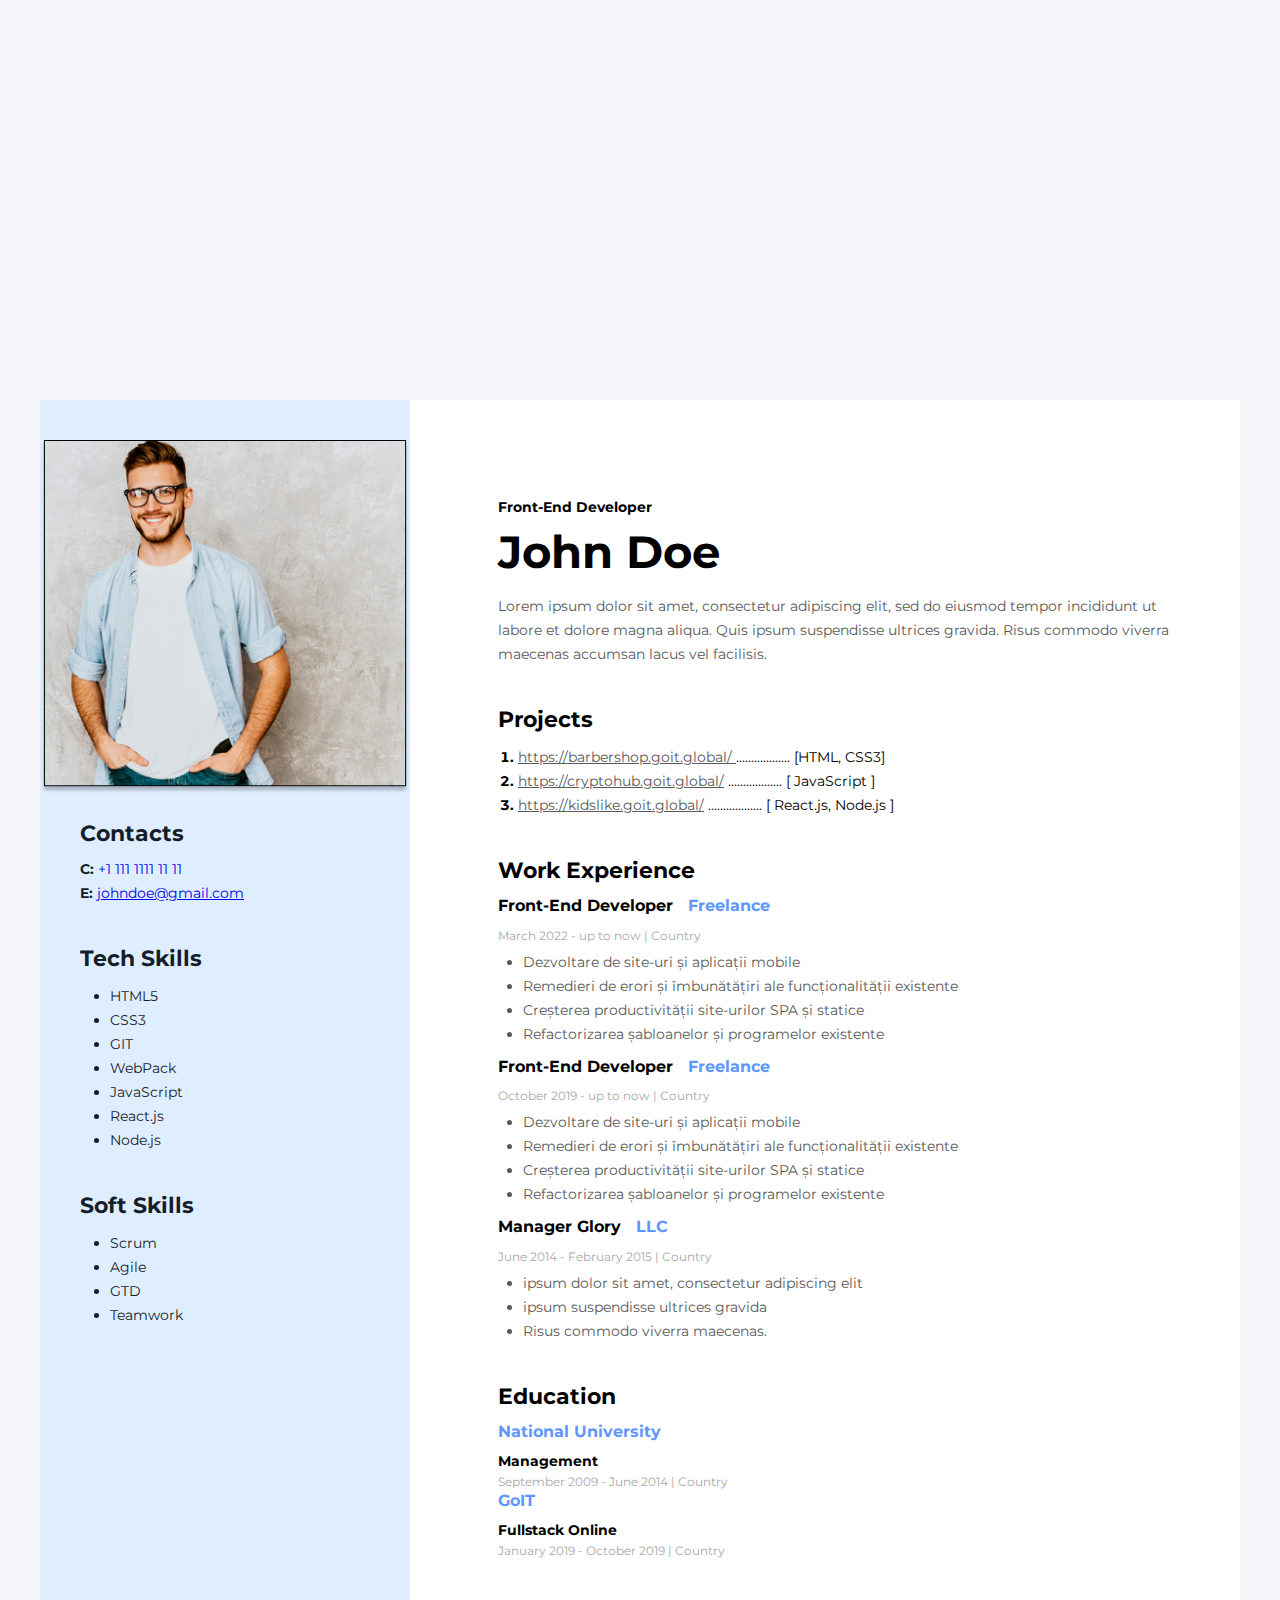
==== cv/index.html @ a0fcb415 "Add files via upload" ====
<!DOCTYPE html>
<html lang="en">
<head>
    <meta charset="UTF-8">
    <meta name="viewport" content="width=device-width, initial-scale=1.0">
    <title>My cv</title>
    <link rel="stylesheet" href="styles/styles.css">
    <link rel="preconnect" href="https://fonts.googleapis.com">
    <link rel="preconnect" href="https://fonts.gstatic.com" crossorigin>
    <link href="https://fonts.googleapis.com/css2?family=Montserrat:ital,wght@0,100;0,200;0,300;0,400;0,500;0,600;0,700;0,800;0,900;1,100;1,200;1,300;1,400;1,500;1,600;1,700;1,800;1,900&display=swap" rel="stylesheet">
</head>
<body>
    <!-- our app -->
   <div class="app-wrapper">
        <!-- right side container elem -->
        <div class="right-side-container">
        <!-- about me -->
            <div class="about-me-section">
                <h4 class="about-me-proffession">Front-End Developer</h4>
                <h1 class="about-me-name">John Doe</h1>
                <p class="about-me-description">Lorem ipsum dolor sit amet, consectetur adipiscing elit, sed do eiusmod tempor incididunt ut labore et dolore magna aliqua. Quis ipsum suspendisse ultrices gravida. 
                Risus commodo viverra maecenas accumsan lacus vel facilisis. </p>
            </div>
        <!-- projects -->
            <div class="projects-section">
                <h3 class="projects-header">Projects</h3>
                <ol class="projects-list">
                    <li>
                        <a href="https://barbershop.goit.global/" class="project-name">
                        https://barbershop.goit.global/ </a>
                        <span class="project-info">..................</span>
                        <span class="project-info">[HTML, CSS3]</span>
                    </li>
                    <li>
                        <a href="https://cryptohub.goit.global/" class="project-name">
                        https://cryptohub.goit.global/</a>
                        <span class="project-info">..................</span>
                        <span class="project-info"> [ JavaScript ]</span> 
                    </li>
                    <li>
                        <a href="https://kidslike.goit.global/" class="project-name">
                        https://kidslike.goit.global/</a>
                        <span class="project-info">..................</span>
                        <span class="project-info">[ React.js, Node.js ]</span> 
                    </li>
                </ol>            
            </div>
        <!-- work experience -->
            <div class="work-experience-section">
                <h3 class="work-experience-header">Work Experience</h3>
                <!-- first company -->
                <div class="company-container" >
                    <h4 class="company-name">Front-End Developer    <span class="company-info">Freelance</span></h4>
                    <p class="company-time">March 2022 - up to now   |   Country</p>
                    <ul class="company-elements-list">
                        <li>Dezvoltare de site-uri și aplicații mobile</li>
                        <li>Remedieri de erori și îmbunătățiri ale funcționalității existente</li>
                        <li>Creșterea productivității site-urilor SPA și statice</li>
                        <li>Refactorizarea șabloanelor și programelor existente</li>
                    </ul>
                </div>
                <!-- second company -->
                <div class="company-container">
                    <h4 class="company-name">Front-End Developer    <span class="company-info">Freelance</span> </h4>
                    <p class="company-time">October 2019 - up to now   |   Country</p>
                    <ul class="company-elements-list">
                        <li>Dezvoltare de site-uri și aplicații mobile</li>
                        <li>Remedieri de erori și îmbunătățiri ale funcționalității existente</li>
                        <li>Creșterea productivității site-urilor SPA și statice</li>
                        <li>Refactorizarea șabloanelor și programelor existente</li>
                    </ul>
                </div>
                <!-- third company -->
                <div class="company-container">
                    <h4 class="company-name">Manager Glory    <span class="company-info">LLC</span></h4>
                    <p class="company-time">June 2014 - February 2015   |   Country</p>
                    <ul class="company-elements-list">
                        <li>ipsum dolor sit amet, consectetur adipiscing elit</li>
                        <li>ipsum suspendisse ultrices gravida</li>
                        <li>Risus commodo viverra maecenas.</li>
                    </ul>
                </div>
            </div>
            <!-- education -->
            <div class="education-section">
                <h3 class="education-header">Education</h3>
                <div>
                    <h4 class="education-name">National University</h4>
                    <p class="education-title">Management</p>
                    <p class="education-time">September 2009 - June 2014   |  Country</p>
                </div>
                <div>
                    <h4 class="education-name">GoIT</h4>
                    <p class="education-title">Fullstack Online</p>
                    <p class="education-time">January 2019 - October 2019   |  Country  </p>
                </div>
            </div>
        </div>

        <!-- sidebar -->
        <aside class="sidebar-section">
                <img src="images/photo.png" alt="Profile Picture" width="370" class="sidebar_image">
                <!-- contact information -->
                <div class="contacts_container">
                    <h3 class="contacts_header">Contacts</h3>
                    <div class="contact-element">
                        <span class="contacts-item">C: </span>
                        <a href="tel:+1 111 1111 11 11" class="contact-phone">
                            +1 111 1111 11 11
                        </a>
                    </div>
                    <div>
                        <span class="contacts-item">E: </span>
                        <a href="mailto:johndoe@gmail.com" class="contact-email">
                            johndoe@gmail.com
                        </a>
                    </div>
                </div>
                <!-- tech skills -->
                <div class="tech-skills-section">
                    <h3 class="tech-skills-header">Tech Skills</h3>
                    <ul class="tech-skills-list">
                        <li>HTML5</li>
                        <li>CSS3</li>
                        <li>GIT</li>
                        <li>WebPack</li>
                        <li>JavaScript</li>
                        <li>React.js</li>
                        <li>Node.js</li>
                    </ul>
                </div>
                <!-- soft skills -->
                <div class="soft-skills-section">
                    <h3 class="soft-skills-header"> Soft Skills</h3>
                    <ul class="soft-skills-list">  
                        <li>Scrum</li>
                        <li>Agile</li>
                        <li>GTD</li>
                        <li>Teamwork</li>
                    </ul>
                </div>
        </aside>
    </div>
</body>
</html>
---- cv/styles/styles.css ----
/* our app */
body{
    font-family: 'Montserrat', sans-serif;
    background: #F6F6FA;
}
.app-wrapper{
    background-color: #ffff;
    display: flex;
    flex-direction: row-reverse;
    width: 1200px;
    margin: 400px auto;
}
/* sidebar styles */
.sidebar-section{
    background-color: #DFEEFF;
}
.sidebar_image{
     margin-top: 40px;
}
.contacts_container{
    padding-left: 40px;
}
.contacts_header{
    color: #161D2A;
    font-size: 22px;
    font-weight: 700;
    line-height: 27px;
    letter-spacing: 0em;
    text-align: left;
}
.contacts-item{
    color:  #161D2A;
    font-size: 14px;
    font-weight: 700;
    line-height: 24px;
    letter-spacing: 0em;
    text-align: left;
}
.contact-phone{
    font-size: 14px;
    font-weight: 400;
    line-height: 24px;
    letter-spacing: 0em;
    text-align: left;
    text-decoration: none;
}
.contact-email{
    font-size: 14px;
    font-weight: 400;
    line-height: 24px;
    letter-spacing: 0em;
    text-align: left;
}
.contact-element{
    margin-top: -12px;
}
.tech-skills-section{
    padding-left: 40px;
    margin-top: 40px;
}
.tech-skills-header{
    color: #161D2A;
    font-size: 22px;
    font-weight: 700;
    line-height: 27px;
    letter-spacing: 0em;
    text-align: left;
}
.tech-skills-list{
    color:  #161D2A;
    font-size: 14px;
    font-weight: 400;
    line-height: 24px;
    letter-spacing: 0em;
    text-align: left;
    margin-top: -10px;
    margin-left: -10px;
}
.soft-skills-section{
    padding-left: 40px;
    margin-top: 40px;
}
.soft-skills-header{
    color:#161D2A;
    font-size: 22px;
    font-weight: 700;
    line-height: 27px;
    letter-spacing: 0em;
    text-align: left;
}
.soft-skills-list{
    color: #161D2A;
    font-size: 14px;
    font-weight: 400;
    line-height: 24px;
    letter-spacing: 0em;
    text-align: left;
    margin-top: -10px;
    margin-left: -10px;
}
/* main content styles */
.right-side-container{
    padding-left: 88px;
    padding-top: 80px;
    padding-right: 40px;
    padding-bottom: 180px;
}
.about-me-proffession{
    font-size: 14px;
    font-weight: 700;
    line-height: 17px;
    letter-spacing: 0em;
    text-align: left;
}
.about-me-name{
    font-size: 45px;
    font-weight: 700;
    line-height: 55px;
    letter-spacing: 0em;
    text-align: left;
    margin-top: -10px;
}
.about-me-description{
    font-size: 14px;
    font-weight: 400;
    line-height: 24px;
    letter-spacing: 0em;
    text-align: left;
    color: #595959;
    margin-top: -15px;
}
.projects-section{
    margin-top: 40px;
}
.projects-header{
font-size: 22px;
font-weight: 700;
line-height: 27px;
letter-spacing: 0em;
text-align: left;
}
.projects-list{
font-size: 14px;
font-weight: 700;
line-height: 24px;
letter-spacing: 0em;
text-align: left;
margin-left: -20px;
margin-top: -10px;
}
.project-name{
font-size: 14px;
font-weight: 400;
line-height: 24px;
letter-spacing: 0em;
text-align: left;
color: #595959;
}
.project-info{
font-weight: 400;
}
.work-experience-section{
    margin-top: 40px;
}
.work-experience-header{
font-size: 22px;
font-weight: 700;
line-height: 27px;
letter-spacing: 0em;
text-align: left;
}
.company-name{
font-size: 16px;
font-weight: 700;
line-height: 20px;
letter-spacing: 0em;
text-align: left;
}
.company-info{
    color: #6096FF;
    margin-left: 10px;
}
.company-time{
font-size: 12px;
font-weight: 400;
line-height: 15px;
letter-spacing: 0em;
text-align: left;
color: #A8A8A8;
margin-top: -10px;
}
.company-elements-list{
color: #595959;
font-size: 14px;
font-weight: 400;
line-height: 24px;
letter-spacing: 0em;
text-align: left;
margin-left: -15px;
margin-top: -5px;
}
.company-container{
    margin-top: -10px;
}
.education-section{
    margin-top: 40px;
}
.education-header{
font-size: 22px;
font-weight: 700;
line-height: 27px;
letter-spacing: 0em;
text-align: left;
}
.education-name{
color: #6096FF;
font-size: 16px;
font-weight: 700;
line-height: 20px;
letter-spacing: 0em;
text-align: left;
margin-top: -10px;
}
.education-title{
font-size: 14px;
font-weight: 700;
line-height: 17px;
letter-spacing: 0em;
text-align: left;
margin-top: -10px;
}
.education-time{
color: #A8A8A8;
font-size: 12px;
font-weight: 400;
line-height: 15px;
letter-spacing: 0em;
text-align: left;
margin-top: -10px;
}
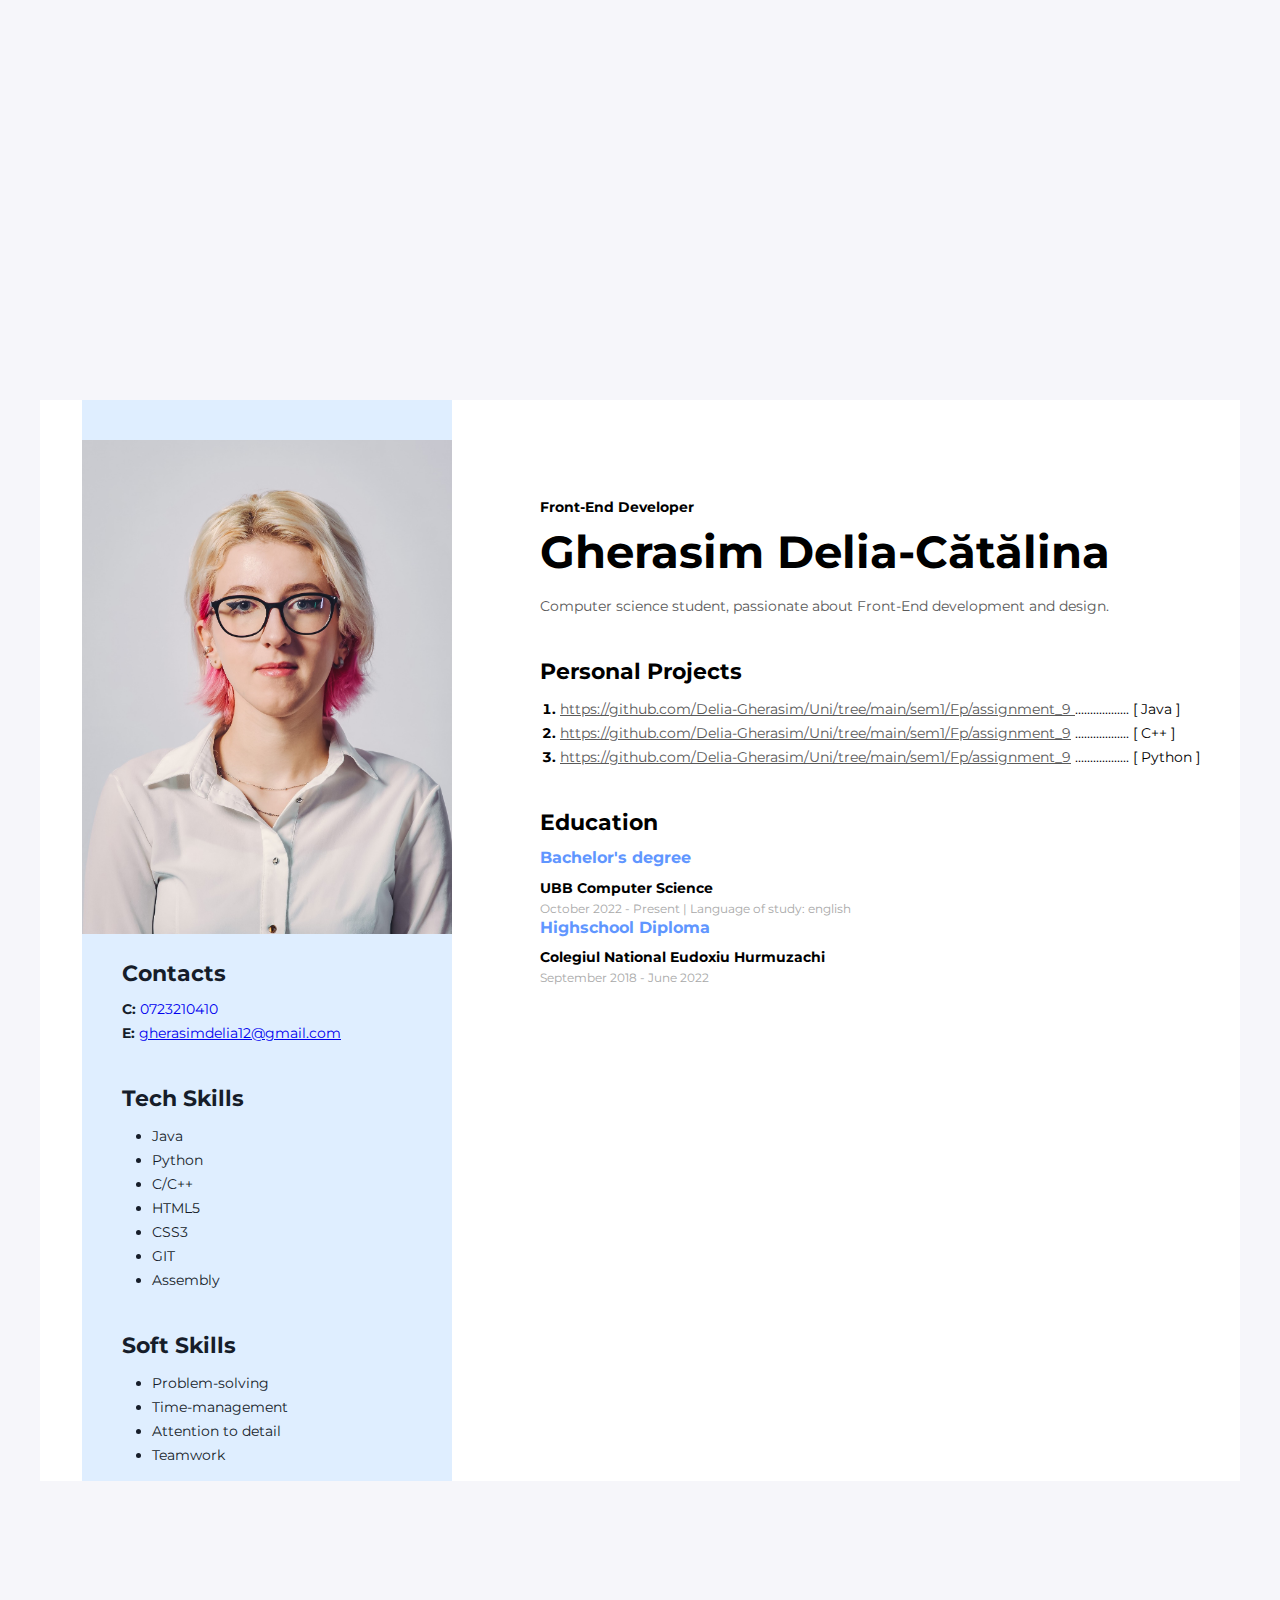
==== commit 9c8602f6: "made it mine" ====
--- a/cv/index.html
+++ b/cv/index.html
@@ -17,39 +17,39 @@
         <!-- about me -->
             <div class="about-me-section">
                 <h4 class="about-me-proffession">Front-End Developer</h4>
-                <h1 class="about-me-name">John Doe</h1>
-                <p class="about-me-description">Lorem ipsum dolor sit amet, consectetur adipiscing elit, sed do eiusmod tempor incididunt ut labore et dolore magna aliqua. Quis ipsum suspendisse ultrices gravida. 
-                Risus commodo viverra maecenas accumsan lacus vel facilisis. </p>
+                <h1 class="about-me-name">Gherasim Delia-Cătălina</h1>
+                <p class="about-me-description">Computer science student, passionate about Front-End development and design.
+                 </p>
             </div>
         <!-- projects -->
             <div class="projects-section">
-                <h3 class="projects-header">Projects</h3>
+                <h3 class="projects-header">Personal Projects</h3>
                 <ol class="projects-list">
                     <li>
-                        <a href="https://barbershop.goit.global/" class="project-name">
-                        https://barbershop.goit.global/ </a>
+                        <a href="https://github.com/Delia-Gherasim/Uni/tree/main/sem1/Fp/assignment_9" class="project-name">
+                        https://github.com/Delia-Gherasim/Uni/tree/main/sem1/Fp/assignment_9 </a>
                         <span class="project-info">..................</span>
-                        <span class="project-info">[HTML, CSS3]</span>
+                        <span class="project-info">[ Java ]</span>
                     </li>
                     <li>
-                        <a href="https://cryptohub.goit.global/" class="project-name">
-                        https://cryptohub.goit.global/</a>
+                        <a href="https://github.com/Delia-Gherasim/Uni/tree/main/sem1/Fp/assignment_9" class="project-name">
+                        https://github.com/Delia-Gherasim/Uni/tree/main/sem1/Fp/assignment_9</a>
                         <span class="project-info">..................</span>
-                        <span class="project-info"> [ JavaScript ]</span> 
+                        <span class="project-info">[ C++ ]</span> 
                     </li>
                     <li>
-                        <a href="https://kidslike.goit.global/" class="project-name">
-                        https://kidslike.goit.global/</a>
+                        <a href="https://github.com/Delia-Gherasim/Uni/tree/main/sem1/Fp/assignment_9" class="project-name">
+                        https://github.com/Delia-Gherasim/Uni/tree/main/sem1/Fp/assignment_9</a>
                         <span class="project-info">..................</span>
-                        <span class="project-info">[ React.js, Node.js ]</span> 
+                        <span class="project-info">[ Python ]</span> 
                     </li>
                 </ol>            
             </div>
         <!-- work experience -->
-            <div class="work-experience-section">
-                <h3 class="work-experience-header">Work Experience</h3>
+            <!-- <div class="work-experience-section"> -->
+                <!-- <h3 class="work-experience-header">Work Experience</h3> -->
                 <!-- first company -->
-                <div class="company-container" >
+                <!-- <div class="company-container" >
                     <h4 class="company-name">Front-End Developer    <span class="company-info">Freelance</span></h4>
                     <p class="company-time">March 2022 - up to now   |   Country</p>
                     <ul class="company-elements-list">
@@ -58,9 +58,9 @@
                         <li>Creșterea productivității site-urilor SPA și statice</li>
                         <li>Refactorizarea șabloanelor și programelor existente</li>
                     </ul>
-                </div>
+                </div> -->
                 <!-- second company -->
-                <div class="company-container">
+                <!-- <div class="company-container">
                     <h4 class="company-name">Front-End Developer    <span class="company-info">Freelance</span> </h4>
                     <p class="company-time">October 2019 - up to now   |   Country</p>
                     <ul class="company-elements-list">
@@ -69,9 +69,9 @@
                         <li>Creșterea productivității site-urilor SPA și statice</li>
                         <li>Refactorizarea șabloanelor și programelor existente</li>
                     </ul>
-                </div>
+                </div> -->
                 <!-- third company -->
-                <div class="company-container">
+                <!-- <div class="company-container">
                     <h4 class="company-name">Manager Glory    <span class="company-info">LLC</span></h4>
                     <p class="company-time">June 2014 - February 2015   |   Country</p>
                     <ul class="company-elements-list">
@@ -80,39 +80,39 @@
                         <li>Risus commodo viverra maecenas.</li>
                     </ul>
                 </div>
-            </div>
+            </div> --> 
             <!-- education -->
             <div class="education-section">
                 <h3 class="education-header">Education</h3>
                 <div>
-                    <h4 class="education-name">National University</h4>
-                    <p class="education-title">Management</p>
-                    <p class="education-time">September 2009 - June 2014   |  Country</p>
+                    <h4 class="education-name">Bachelor's degree</h4>
+                    <p class="education-title">UBB Computer Science</p>
+                    <p class="education-time">October 2022 - Present   |  Language of study: english</p>
                 </div>
                 <div>
-                    <h4 class="education-name">GoIT</h4>
-                    <p class="education-title">Fullstack Online</p>
-                    <p class="education-time">January 2019 - October 2019   |  Country  </p>
+                    <h4 class="education-name">Highschool Diploma</h4>
+                    <p class="education-title">Colegiul National Eudoxiu Hurmuzachi</p>
+                    <p class="education-time">September 2018 - June 2022     </p>
                 </div>
             </div>
         </div>
 
         <!-- sidebar -->
         <aside class="sidebar-section">
-                <img src="images/photo.png" alt="Profile Picture" width="370" class="sidebar_image">
+                <img src="images/IMG-20220412-WA0070.jpg" alt="Profile Picture" width="370" class="sidebar_image">
                 <!-- contact information -->
                 <div class="contacts_container">
                     <h3 class="contacts_header">Contacts</h3>
                     <div class="contact-element">
                         <span class="contacts-item">C: </span>
-                        <a href="tel:+1 111 1111 11 11" class="contact-phone">
-                            +1 111 1111 11 11
+                        <a href="tel:+0723210410" class="contact-phone">
+                            0723210410
                         </a>
                     </div>
                     <div>
                         <span class="contacts-item">E: </span>
-                        <a href="mailto:johndoe@gmail.com" class="contact-email">
-                            johndoe@gmail.com
+                        <a href="mailto:gherasimdelia12@gmail.com" class="contact-email">
+                            gherasimdelia12@gmail.com
                         </a>
                     </div>
                 </div>
@@ -120,22 +120,22 @@
                 <div class="tech-skills-section">
                     <h3 class="tech-skills-header">Tech Skills</h3>
                     <ul class="tech-skills-list">
+                        <li>Java</li>
+                        <li>Python</li>
+                        <li>C/C++</li>
                         <li>HTML5</li>
                         <li>CSS3</li>
                         <li>GIT</li>
-                        <li>WebPack</li>
-                        <li>JavaScript</li>
-                        <li>React.js</li>
-                        <li>Node.js</li>
+                        <li>Assembly</li>
                     </ul>
                 </div>
                 <!-- soft skills -->
                 <div class="soft-skills-section">
                     <h3 class="soft-skills-header"> Soft Skills</h3>
                     <ul class="soft-skills-list">  
-                        <li>Scrum</li>
-                        <li>Agile</li>
-                        <li>GTD</li>
+                        <li>Problem-solving</li>
+                        <li>Time-management</li>
+                        <li>Attention to detail</li>
                         <li>Teamwork</li>
                     </ul>
                 </div>
